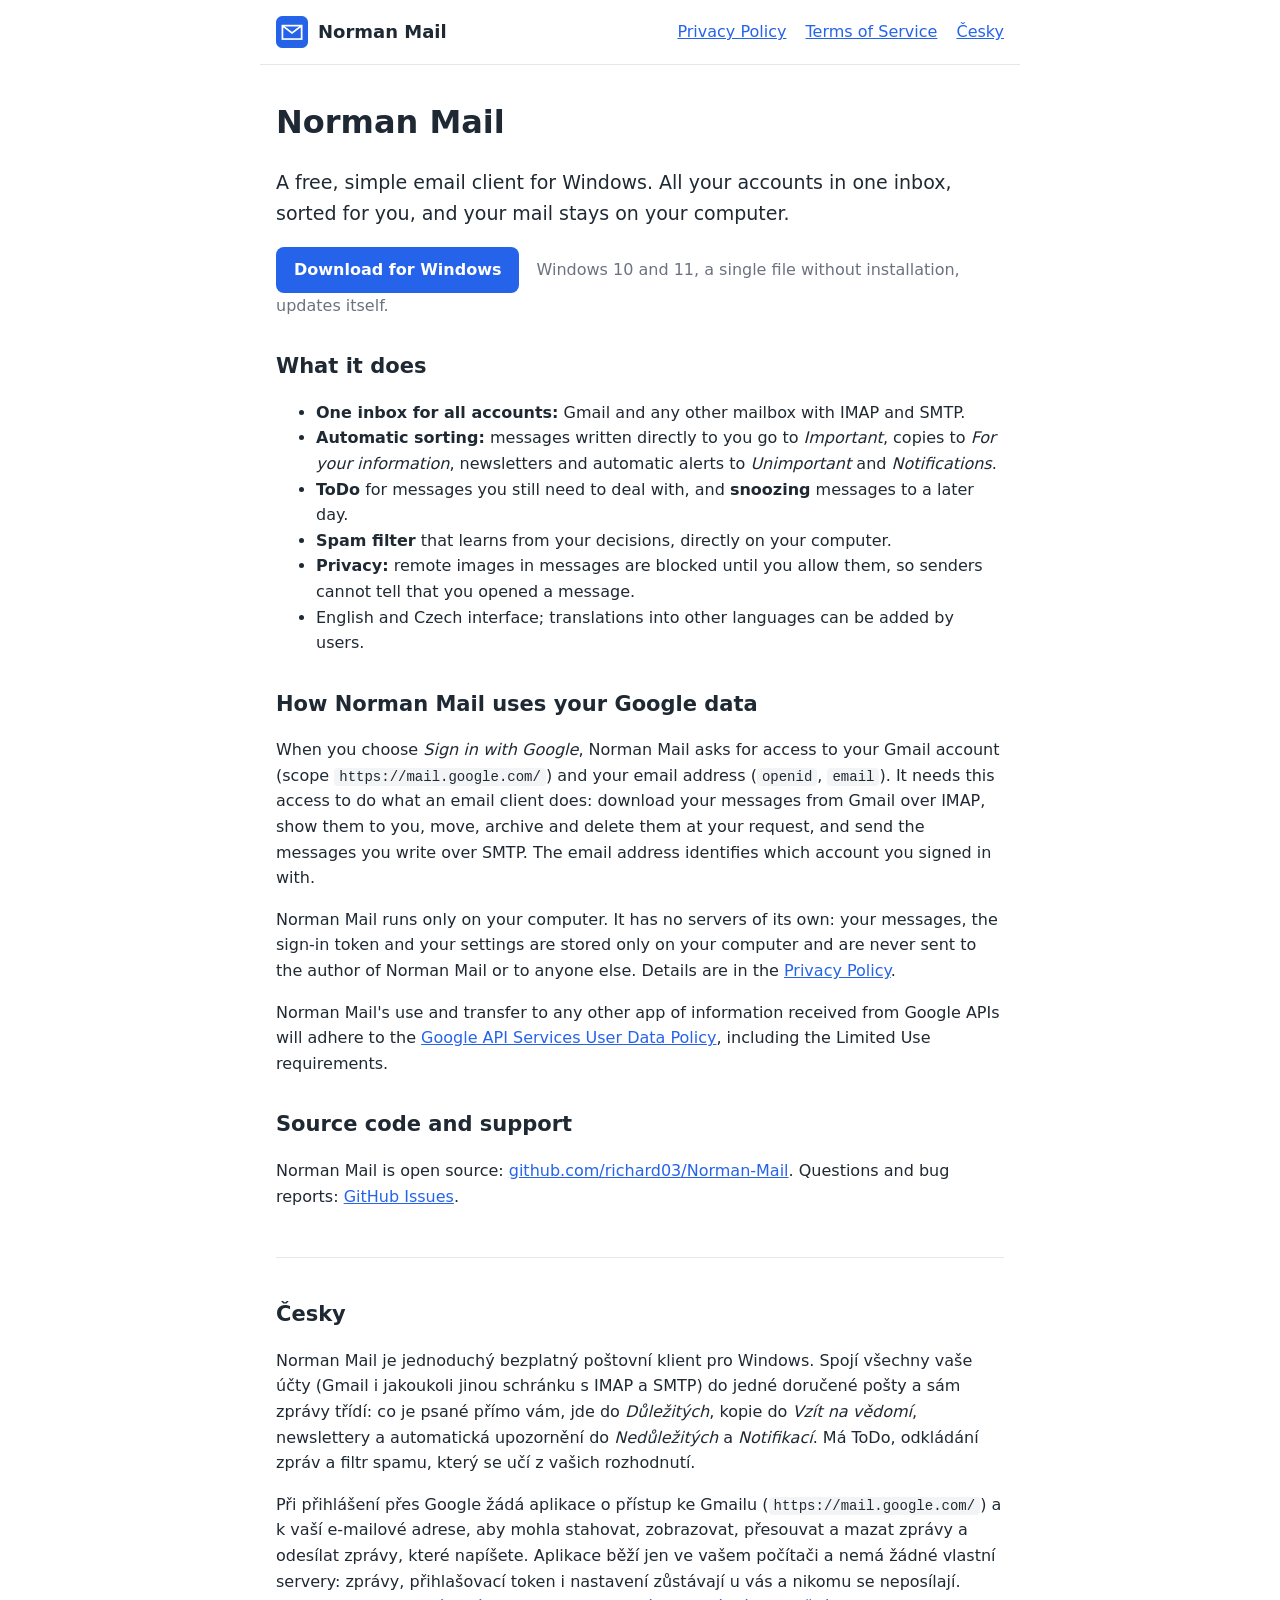
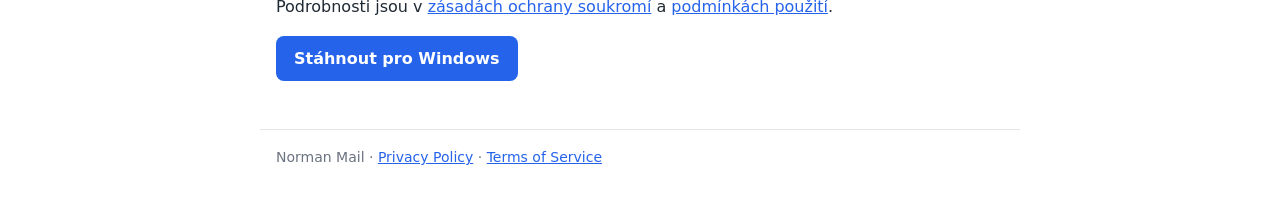
==== site/index.html @ 8ebfa560 "Stránky pro ověření u Googlu (site/): domovská stránka, zásady ochrany soukromí a podmínky použití, " ====
<!doctype html>
<html lang="en">
<head>
<meta charset="utf-8">
<meta name="viewport" content="width=device-width, initial-scale=1">
<title>Norman Mail – email client for Windows</title>
<meta name="description" content="Norman Mail is a free email client for Windows that brings Gmail and other IMAP accounts into one inbox and sorts messages for you. Your mail stays on your computer.">
<link rel="icon" href="icon.png">
<link rel="stylesheet" href="style.css">
</head>
<body>
<header>
  <a class="brand" href="./"><img src="icon.png" alt="" width="32" height="32"> Norman Mail</a>
  <nav><a href="privacy.html">Privacy Policy</a> <a href="terms.html">Terms of Service</a> <a href="#cs" lang="cs">Česky</a></nav>
</header>
<main>
<h1>Norman Mail</h1>
<p class="lead">A free, simple email client for Windows. All your accounts in one inbox, sorted for you, and your mail stays on your computer.</p>
<p><a class="button" href="https://github.com/richard03/Norman-Mail/releases/latest">Download for Windows</a>
   <span class="muted">Windows 10 and 11, a single file without installation, updates itself.</span></p>

<h2>What it does</h2>
<ul>
  <li><b>One inbox for all accounts:</b> Gmail and any other mailbox with IMAP and SMTP.</li>
  <li><b>Automatic sorting:</b> messages written directly to you go to <i>Important</i>, copies to <i>For your information</i>, newsletters and automatic alerts to <i>Unimportant</i> and <i>Notifications</i>.</li>
  <li><b>ToDo</b> for messages you still need to deal with, and <b>snoozing</b> messages to a later day.</li>
  <li><b>Spam filter</b> that learns from your decisions, directly on your computer.</li>
  <li><b>Privacy:</b> remote images in messages are blocked until you allow them, so senders cannot tell that you opened a message.</li>
  <li>English and Czech interface; translations into other languages can be added by users.</li>
</ul>

<h2>How Norman Mail uses your Google data</h2>
<p>When you choose <i>Sign in with Google</i>, Norman Mail asks for access to your Gmail account
(scope <code>https://mail.google.com/</code>) and your email address (<code>openid</code>, <code>email</code>).
It needs this access to do what an email client does: download your messages from Gmail over IMAP,
show them to you, move, archive and delete them at your request, and send the messages you write over SMTP.
The email address identifies which account you signed in with.</p>
<p>Norman Mail runs only on your computer. It has no servers of its own: your messages, the sign-in token and
your settings are stored only on your computer and are never sent to the author of Norman Mail or to anyone else.
Details are in the <a href="privacy.html">Privacy Policy</a>.</p>
<p>Norman Mail's use and transfer to any other app of information received from Google APIs will adhere to the
<a href="https://developers.google.com/terms/api-services-user-data-policy">Google API Services User Data Policy</a>,
including the Limited Use requirements.</p>

<h2>Source code and support</h2>
<p>Norman Mail is open source: <a href="https://github.com/richard03/Norman-Mail">github.com/richard03/Norman-Mail</a>.
Questions and bug reports: <a href="https://github.com/richard03/Norman-Mail/issues">GitHub Issues</a>.</p>

<section id="cs" lang="cs">
<h2>Česky</h2>
<p>Norman Mail je jednoduchý bezplatný poštovní klient pro Windows. Spojí všechny vaše účty (Gmail i jakoukoli
jinou schránku s IMAP a SMTP) do jedné doručené pošty a sám zprávy třídí: co je psané přímo vám, jde do
<i>Důležitých</i>, kopie do <i>Vzít na vědomí</i>, newslettery a automatická upozornění do <i>Nedůležitých</i>
a <i>Notifikací</i>. Má ToDo, odkládání zpráv a filtr spamu, který se učí z vašich rozhodnutí.</p>
<p>Při přihlášení přes Google žádá aplikace o přístup ke Gmailu (<code>https://mail.google.com/</code>) a k vaší
e-mailové adrese, aby mohla stahovat, zobrazovat, přesouvat a mazat zprávy a odesílat zprávy, které napíšete.
Aplikace běží jen ve vašem počítači a nemá žádné vlastní servery: zprávy, přihlašovací token i nastavení zůstávají
u vás a nikomu se neposílají. Podrobnosti jsou v <a href="privacy.html#cs">zásadách ochrany soukromí</a>
a <a href="terms.html#cs">podmínkách použití</a>.</p>
<p><a class="button" href="https://github.com/richard03/Norman-Mail/releases/latest">Stáhnout pro Windows</a></p>
</section>
</main>
<footer>Norman Mail · <a href="privacy.html">Privacy Policy</a> · <a href="terms.html">Terms of Service</a></footer>
</body>
</html>
---- site/style.css ----
:root { --bg: #fff; --text: #1f2933; --muted: #6b7280; --accent: #2563eb; --border: #e5e7eb; --code: #f3f4f6; --on-accent: #fff; }
@media (prefers-color-scheme: dark) {
  :root { --bg: #111827; --text: #e5e7eb; --muted: #9ca3af; --accent: #60a5fa; --border: #374151; --code: #1f2937; --on-accent: #0b1220; }
}
* { box-sizing: border-box; }
body { margin: 0; background: var(--bg); color: var(--text); font: 16px/1.6 "Segoe UI", system-ui, sans-serif; }
header, main, footer { max-width: 760px; margin: 0 auto; padding: 0 16px; }
header { display: flex; flex-wrap: wrap; align-items: center; justify-content: space-between; gap: 8px; padding-top: 16px; padding-bottom: 16px; border-bottom: 1px solid var(--border); }
.brand { display: flex; align-items: center; gap: 10px; font-weight: 600; font-size: 18px; color: var(--text); text-decoration: none; }
nav a { margin-left: 14px; }
a { color: var(--accent); }
h1 { margin: 32px 0 8px; font-size: 32px; }
h2 { margin: 32px 0 8px; font-size: 21px; }
.lead { font-size: 19px; }
.muted { color: var(--muted); }
.button { display: inline-block; margin-right: 12px; padding: 10px 18px; border-radius: 8px; background: var(--accent); color: var(--on-accent); font-weight: 600; text-decoration: none; }
code { background: var(--code); padding: 1px 5px; border-radius: 4px; font-size: 14px; overflow-wrap: anywhere; }
section[lang="cs"] { margin-top: 48px; padding-top: 8px; border-top: 1px solid var(--border); }
footer { margin-top: 48px; padding-top: 16px; padding-bottom: 32px; border-top: 1px solid var(--border); color: var(--muted); font-size: 14px; }
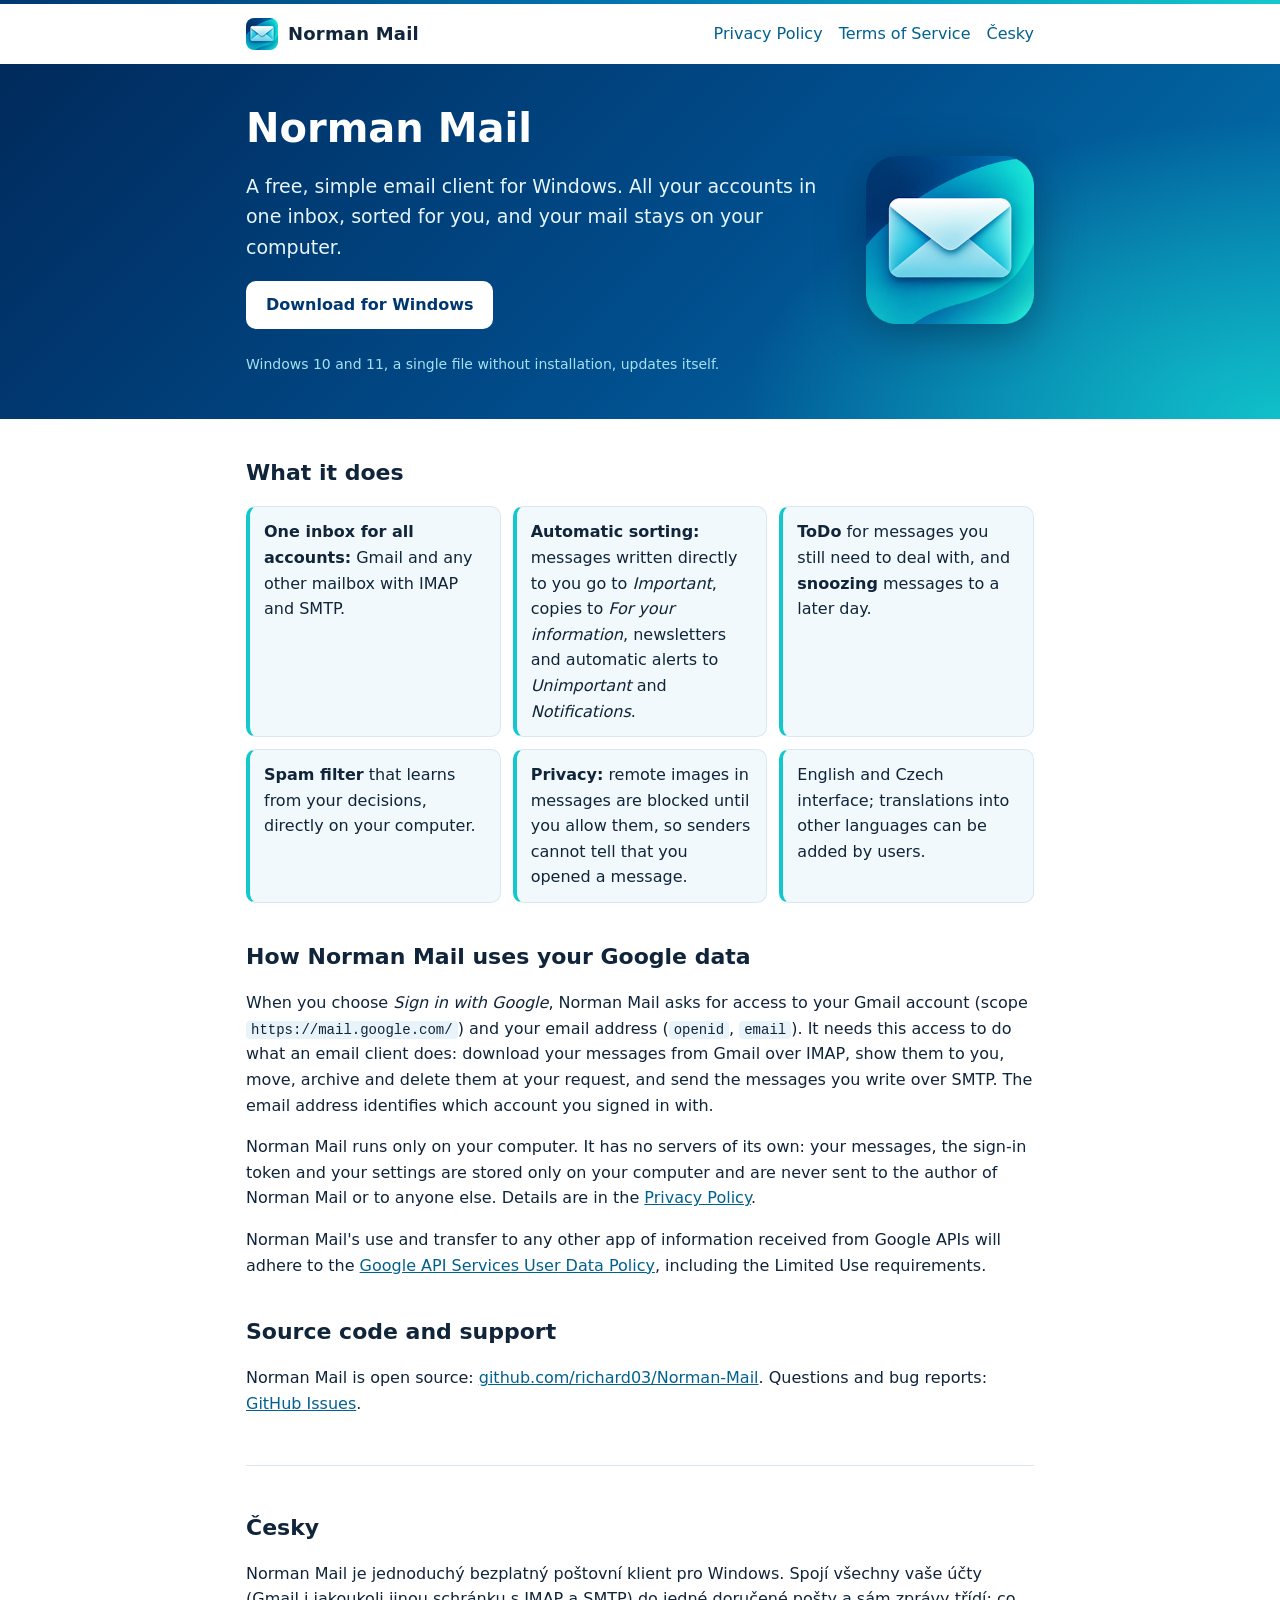
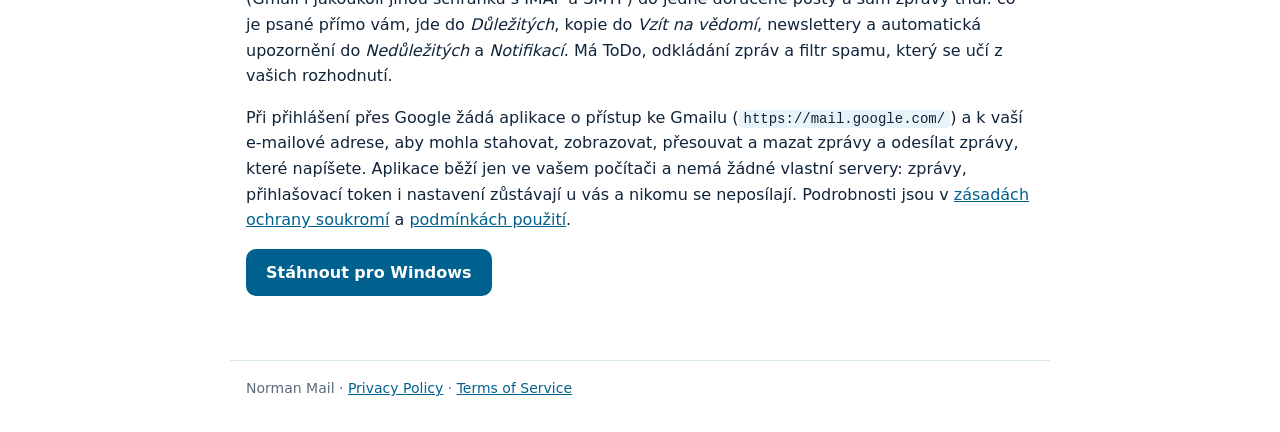
==== commit 3189bb73: "Verze 1.0.2: nová ikona aplikace (z assets/mailer-256.png, make_icon.py ji převádí přes Pillow) a we" ====
--- a/site/index.html
+++ b/site/index.html
@@ -5,22 +5,31 @@
 <meta name="viewport" content="width=device-width, initial-scale=1">
 <title>Norman Mail – email client for Windows</title>
 <meta name="description" content="Norman Mail is a free email client for Windows that brings Gmail and other IMAP accounts into one inbox and sorts messages for you. Your mail stays on your computer.">
-<link rel="icon" href="icon.png">
+<link rel="icon" href="icon-32.png" sizes="32x32">
+<link rel="icon" href="icon.png" sizes="256x256">
+<link rel="apple-touch-icon" href="apple-touch-icon.png">
+<meta name="theme-color" content="#003771">
 <link rel="stylesheet" href="style.css">
 </head>
 <body>
 <header>
-  <a class="brand" href="./"><img src="icon.png" alt="" width="32" height="32"> Norman Mail</a>
+  <a class="brand" href="./"><img src="icon-32.png" srcset="icon.png 2x" alt="" width="32" height="32"> Norman Mail</a>
   <nav><a href="privacy.html">Privacy Policy</a> <a href="terms.html">Terms of Service</a> <a href="#cs" lang="cs">Česky</a></nav>
 </header>
-<main>
+<section class="hero">
+<div class="hero-inner">
+<div class="hero-text">
 <h1>Norman Mail</h1>
 <p class="lead">A free, simple email client for Windows. All your accounts in one inbox, sorted for you, and your mail stays on your computer.</p>
-<p><a class="button" href="https://github.com/richard03/Norman-Mail/releases/latest">Download for Windows</a>
-   <span class="muted">Windows 10 and 11, a single file without installation, updates itself.</span></p>
-
+<p><a class="button" href="https://github.com/richard03/Norman-Mail/releases/latest">Download for Windows</a></p>
+<p class="muted note">Windows 10 and 11, a single file without installation, updates itself.</p>
+</div>
+<img class="hero-icon" src="icon.png" alt="Norman Mail logo" width="168" height="168">
+</div>
+</section>
+<main>
 <h2>What it does</h2>
-<ul>
+<ul class="features">
   <li><b>One inbox for all accounts:</b> Gmail and any other mailbox with IMAP and SMTP.</li>
   <li><b>Automatic sorting:</b> messages written directly to you go to <i>Important</i>, copies to <i>For your information</i>, newsletters and automatic alerts to <i>Unimportant</i> and <i>Notifications</i>.</li>
   <li><b>ToDo</b> for messages you still need to deal with, and <b>snoozing</b> messages to a later day.</li>
--- a/site/style.css
+++ b/site/style.css
@@ -1,19 +1,49 @@
-:root { --bg: #fff; --text: #1f2933; --muted: #6b7280; --accent: #2563eb; --border: #e5e7eb; --code: #f3f4f6; --on-accent: #fff; }
+:root {
+  --navy: #003771; --ocean: #014d8c; --sea: #0277b0; --teal: #12c8cc; --foam: #a6e0f0;
+  --bg: #fff; --surface: #f2f9fc; --text: #10243a; --muted: #5b6b7d; --accent: #00618f; --border: #d9e8f0; --code: #e8f4f9;
+}
 @media (prefers-color-scheme: dark) {
-  :root { --bg: #111827; --text: #e5e7eb; --muted: #9ca3af; --accent: #60a5fa; --border: #374151; --code: #1f2937; --on-accent: #0b1220; }
+  :root { --bg: #0a1626; --surface: #0f2034; --text: #e3eef6; --muted: #93a7ba; --accent: #5ee0e6; --border: #1f3550; --code: #14283f; }
 }
 * { box-sizing: border-box; }
 body { margin: 0; background: var(--bg); color: var(--text); font: 16px/1.6 "Segoe UI", system-ui, sans-serif; }
-header, main, footer { max-width: 760px; margin: 0 auto; padding: 0 16px; }
-header { display: flex; flex-wrap: wrap; align-items: center; justify-content: space-between; gap: 8px; padding-top: 16px; padding-bottom: 16px; border-bottom: 1px solid var(--border); }
-.brand { display: flex; align-items: center; gap: 10px; font-weight: 600; font-size: 18px; color: var(--text); text-decoration: none; }
-nav a { margin-left: 14px; }
+body::before { content: ""; display: block; height: 4px; background: linear-gradient(90deg, var(--navy), var(--sea), var(--teal)); }
+header, main, footer, .hero-inner { max-width: 820px; margin: 0 auto; padding: 0 16px; }
+header { display: flex; flex-wrap: wrap; align-items: center; justify-content: space-between; gap: 8px; padding-top: 14px; padding-bottom: 14px; }
+.brand { display: flex; align-items: center; gap: 10px; font-weight: 700; font-size: 18px; color: var(--text); text-decoration: none; letter-spacing: .2px; }
+.brand img { border-radius: 8px; }
+nav { display: flex; flex-wrap: wrap; gap: 4px 16px; }
+nav a { text-decoration: none; font-weight: 500; }
+nav a:hover { text-decoration: underline; }
 a { color: var(--accent); }
-h1 { margin: 32px 0 8px; font-size: 32px; }
-h2 { margin: 32px 0 8px; font-size: 21px; }
+h1 { margin: 32px 0 8px; font-size: 34px; line-height: 1.2; }
+h2 { margin: 36px 0 8px; font-size: 22px; }
 .lead { font-size: 19px; }
 .muted { color: var(--muted); }
-.button { display: inline-block; margin-right: 12px; padding: 10px 18px; border-radius: 8px; background: var(--accent); color: var(--on-accent); font-weight: 600; text-decoration: none; }
+.button { display: inline-block; margin: 0 12px 8px 0; padding: 11px 20px; border-radius: 10px; background: var(--accent); color: #fff; font-weight: 600; text-decoration: none; }
+@media (prefers-color-scheme: dark) { .button { color: #04202b; } }
 code { background: var(--code); padding: 1px 5px; border-radius: 4px; font-size: 14px; overflow-wrap: anywhere; }
 section[lang="cs"] { margin-top: 48px; padding-top: 8px; border-top: 1px solid var(--border); }
-footer { margin-top: 48px; padding-top: 16px; padding-bottom: 32px; border-top: 1px solid var(--border); color: var(--muted); font-size: 14px; }
+footer { margin-top: 56px; padding-top: 16px; padding-bottom: 32px; border-top: 1px solid var(--border); color: var(--muted); font-size: 14px; }
+
+/* Úvodní pás v barvách ikony */
+.hero { color: #fff; background:
+    radial-gradient(ellipse 60% 120% at 100% 100%, rgba(18, 200, 204, .9), transparent 70%),
+    linear-gradient(135deg, #002a5c, var(--ocean) 55%, var(--sea)); }
+.hero-inner { display: flex; align-items: center; gap: 32px; padding-top: 40px; padding-bottom: 44px; }
+.hero-text { flex: 1; min-width: 0; }
+.hero h1 { margin-top: 0; font-size: 40px; }
+.hero .lead { color: #e6f6fb; }
+.hero .muted { color: var(--foam); }
+.hero .button { background: #fff; color: var(--navy); }
+.hero-icon { flex: none; width: 168px; height: 168px; filter: drop-shadow(0 10px 24px rgba(0, 20, 50, .45)); }
+@media (max-width: 640px) {
+  .hero-inner { flex-direction: column-reverse; align-items: flex-start; gap: 16px; padding-top: 28px; }
+  .hero-icon { width: 88px; height: 88px; }
+  .hero h1 { font-size: 32px; }
+}
+
+/* Seznam funkcí jako karty */
+.features { list-style: none; padding: 0; display: grid; grid-template-columns: repeat(auto-fit, minmax(240px, 1fr)); gap: 12px; }
+.features li { background: var(--surface); border: 1px solid var(--border); border-left: 4px solid var(--teal); border-radius: 10px; padding: 12px 14px; }
+.hero .note { margin: 0; font-size: 14px; }
